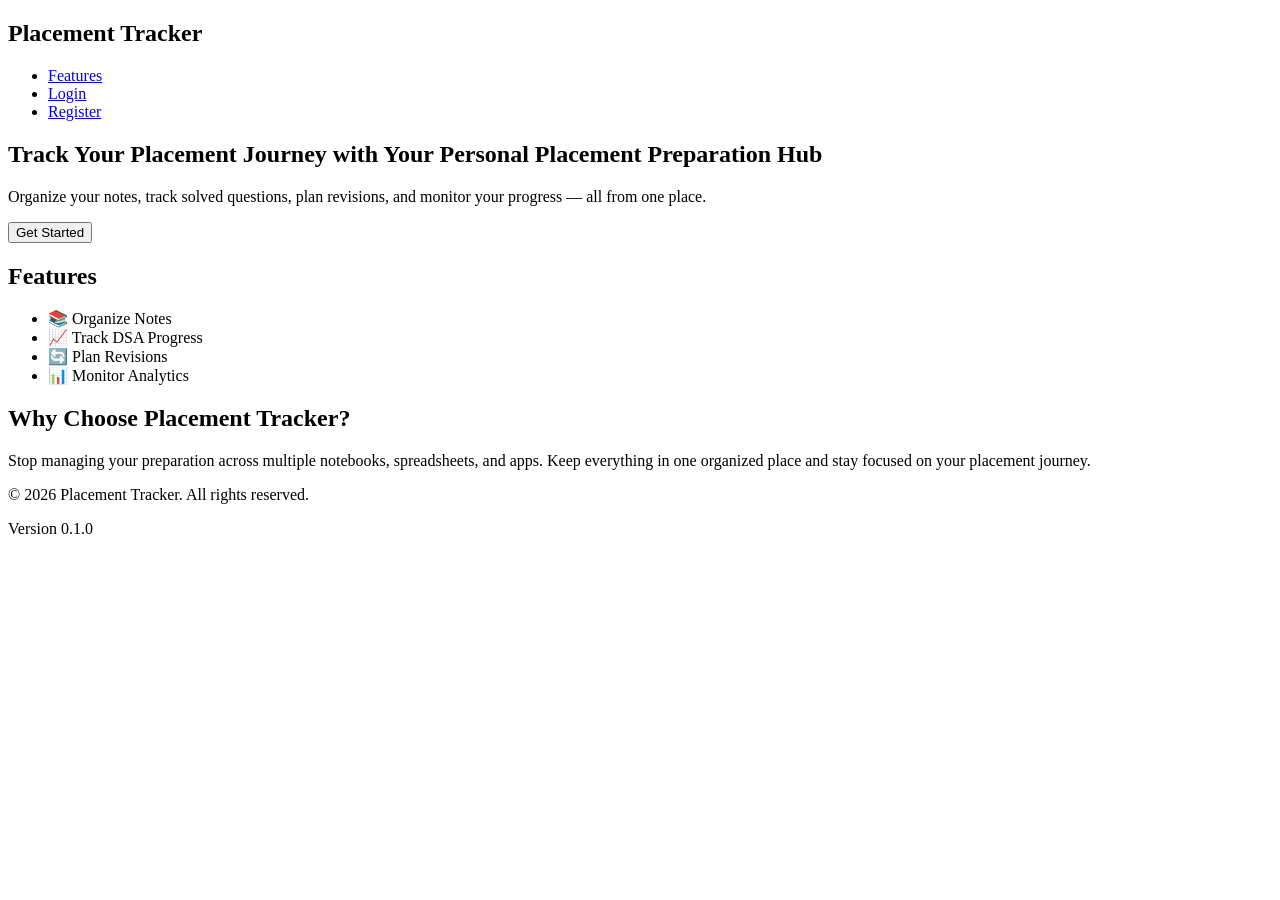
==== index.html @ 2a16998c "Create landing page structure" ====
<!DOCTYPE html>
<html lang="en">
<head>
    <meta charset="UTF-8">
    <meta name="viewport" content="width=device-width, initial-scale=1.0">
    <title>Document</title>
</head>
<body>

    <header>
        <nav>
            <h1>Placement Tracker</h1>

            <ul>
                <li><a href="#">Features</a></li>
                <li><a href="#">Login</a></li>
                <li><a href="#">Register</a></li>
            </ul>
        </nav>
    </header>

    <main>

        <section>

            <h2>Track Your Placement Journey with Your Personal Placement Preparation Hub</h2>

            <p>
                Organize your notes, track solved questions,
                plan revisions, and monitor your progress —
                all from one place.
            </p>

            <button>Get Started</button>

        </section>

        <section>

            <h2>Features</h2>

            <ul>
                <li>📚 Organize Notes</li>
                <li>📈 Track DSA Progress</li>
                <li>🔄 Plan Revisions</li>
                <li>📊 Monitor Analytics</li>
            </ul>

        </section>

        <section>

            <h2>Why Choose Placement Tracker?</h2>

            <p>
                Stop managing your preparation across multiple notebooks,
                spreadsheets, and apps. Keep everything in one organized place
                and stay focused on your placement journey.
            </p>

        </section>


    </main>

    <footer>

        <p>&copy; 2026 Placement Tracker. All rights reserved.</p>

        <p>Version 0.1.0</p>

    </footer>
    
</body>
</html>
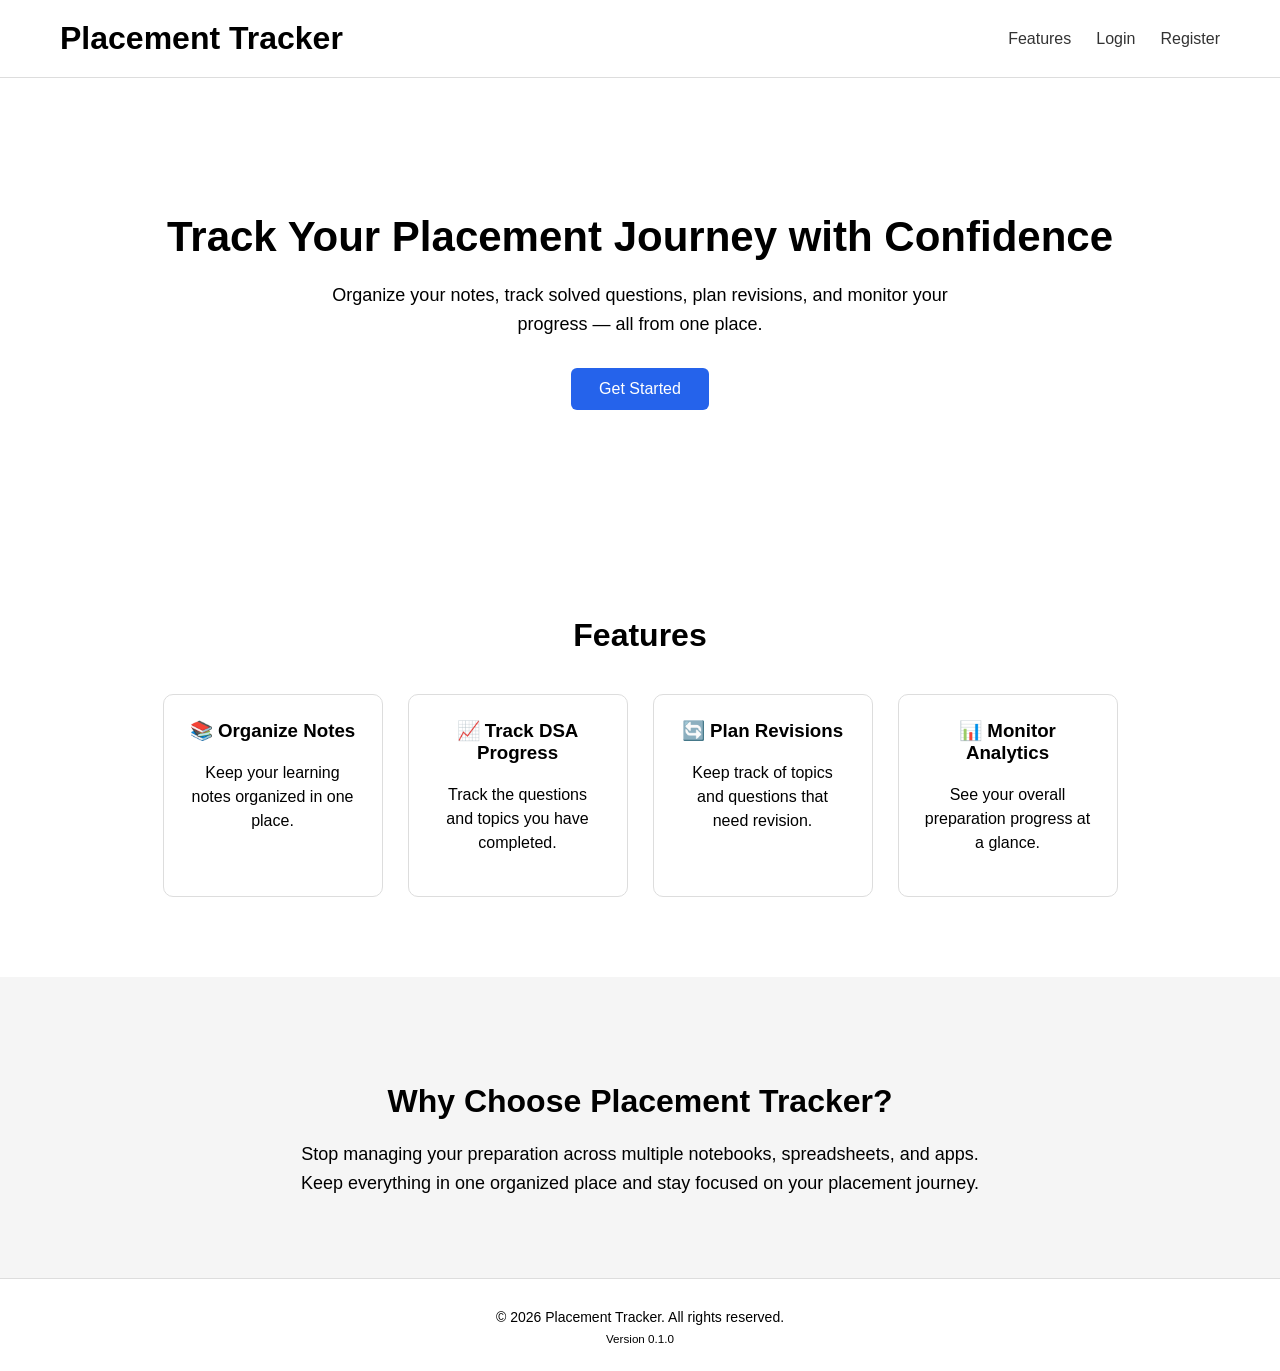
==== commit 64f2427e: "Style responsive landing page" ====
--- a/index.html
+++ b/index.html
@@ -1,29 +1,40 @@
 <!DOCTYPE html>
 <html lang="en">
+
 <head>
+
     <meta charset="UTF-8">
     <meta name="viewport" content="width=device-width, initial-scale=1.0">
-    <title>Document</title>
+
+    <title>Placement Tracker</title>
+
+    <link rel="stylesheet" href="style.css">
+
 </head>
+
 <body>
 
     <header>
+
+        <h1>Placement Tracker</h1>
+
         <nav>
-            <h1>Placement Tracker</h1>
 
             <ul>
                 <li><a href="#">Features</a></li>
                 <li><a href="#">Login</a></li>
                 <li><a href="#">Register</a></li>
             </ul>
+
         </nav>
+
     </header>
 
     <main>
 
-        <section>
+        <section class="hero">
 
-            <h2>Track Your Placement Journey with Your Personal Placement Preparation Hub</h2>
+            <h2>Track Your Placement Journey with Confidence</h2>
 
             <p>
                 Organize your notes, track solved questions,
@@ -35,20 +46,38 @@
 
         </section>
 
-        <section>
+        <section class="features">
 
             <h2>Features</h2>
 
-            <ul>
-                <li>📚 Organize Notes</li>
-                <li>📈 Track DSA Progress</li>
-                <li>🔄 Plan Revisions</li>
-                <li>📊 Monitor Analytics</li>
-            </ul>
+            <div class="feature-list">
+
+                <div class="feature-card">
+                    <h3>📚 Organize Notes</h3>
+                    <p>Keep your learning notes organized in one place.</p>
+                </div>
+
+                <div class="feature-card">
+                    <h3>📈 Track DSA Progress</h3>
+                    <p>Track the questions and topics you have completed.</p>
+                </div>
+
+                <div class="feature-card">
+                    <h3>🔄 Plan Revisions</h3>
+                    <p>Keep track of topics and questions that need revision.</p>
+                </div>
+
+                <div class="feature-card">
+                    <h3>📊 Monitor Analytics</h3>
+                    <p>See your overall preparation progress at a glance.</p>
+                </div>
+
+            </div>
 
         </section>
 
-        <section>
+
+        <section class="why-us">
 
             <h2>Why Choose Placement Tracker?</h2>
 
@@ -60,16 +89,16 @@
 
         </section>
 
-
     </main>
 
     <footer>
 
         <p>&copy; 2026 Placement Tracker. All rights reserved.</p>
 
-        <p>Version 0.1.0</p>
+        <small>Version 0.1.0</small>
 
     </footer>
-    
+
 </body>
+
 </html>
--- a/style.css
+++ b/style.css
@@ -0,0 +1,167 @@
+* {
+    box-sizing: border-box;
+}
+
+body {
+    font-family: Arial, sans-serif;
+    margin: 0;
+}
+
+header {
+    display: flex;
+    align-items: center;
+    justify-content: space-between;
+    padding: 20px 60px;
+    border-bottom: 1px solid #ddd;
+}
+
+header h1 {
+    margin: 0;
+}
+
+nav ul {
+    display: flex;
+    list-style: none;
+    gap: 25px;
+    margin: 0;
+    padding: 0;
+}
+
+nav a {
+    text-decoration: none;
+    color: #333;
+}
+
+nav a:hover {
+    color: #666;
+}
+
+.hero {
+    text-align: center;
+    padding: 100px 20px;
+}
+
+.hero h2 {
+    font-size: 42px;
+    margin-bottom: 20px;
+}
+
+.hero p {
+    max-width: 650px;
+    margin: 0 auto 30px;
+    font-size: 18px;
+    line-height: 1.6;
+}
+
+.hero button {
+    padding: 12px 28px;
+    font-size: 16px;
+    border: none;
+    border-radius: 6px;
+    cursor: pointer;
+    background-color: #2563eb;
+    color: white;
+    transition: transform 0.2s ease;
+}
+
+.hero button:hover {
+    transform: translateY(-2px);
+}
+
+.features {
+    padding: 80px 60px;
+    text-align: center;
+}
+
+.features h2 {
+    font-size: 32px;
+    margin-bottom: 40px;
+}
+
+.feature-list {
+    display: flex;
+    justify-content: center;
+    gap: 25px;
+    flex-wrap: wrap;
+}
+
+.feature-card {
+    width: 220px;
+    padding: 25px;
+    border: 1px solid #ddd;
+    border-radius: 10px;
+    background-color: white;
+    transition: transform 0.2s ease, box-shadow 0.2s ease;
+}
+
+.feature-card:hover {
+    transform: translateY(-4px);
+    box-shadow: 0 8px 20px rgba(0, 0, 0, 0.08);
+}
+
+.feature-card h3 {
+    margin-top: 0;
+}
+
+.feature-card p {
+    line-height: 1.5;
+}
+
+.why-us {
+    padding: 80px 60px;
+    text-align: center;
+    background-color: #f5f5f5;
+}
+
+.why-us h2 {
+    font-size: 32px;
+    margin-bottom: 20px;
+}
+
+.why-us p {
+    max-width: 700px;
+    margin: 0 auto;
+    line-height: 1.6;
+    font-size: 18px;
+}
+
+footer {
+    padding: 25px 60px;
+    text-align: center;
+    border-top: 1px solid #ddd;
+    font-size: 14px;
+}
+
+footer p {
+    margin: 5px 0;
+}
+
+@media (max-width: 768px) {
+
+    header {
+        flex-direction: column;
+        gap: 15px;
+        padding: 20px;
+    }
+
+    nav ul {
+        gap: 15px;
+    }
+
+    .hero {
+        padding: 70px 20px;
+    }
+
+    .hero h2 {
+        font-size: 32px;
+    }
+
+    .features {
+        padding: 60px 20px;
+    }
+
+    .why-us {
+        padding: 60px 20px;
+    }
+
+}
